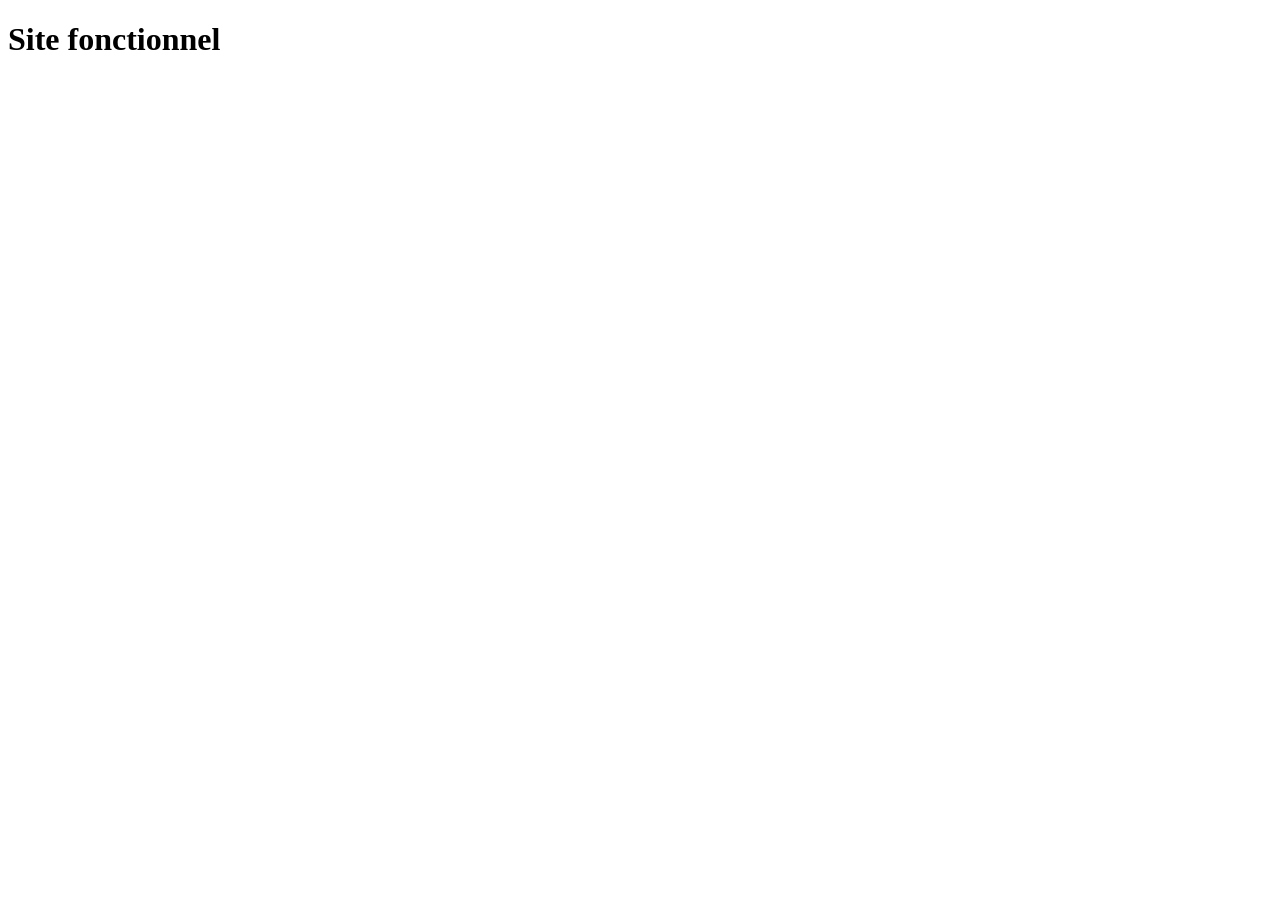
==== index.html @ 842a985e "First Commit" ====
<!DOCTYPE html>
<html lang="fr-FR">
<head>
    <meta charset="UTF-8">
    <meta name="viewport" content="width=device-width, initial-scale=1.0">
    <title>SITE OK</title>
    <link rel="stylesheet" href="css/style.css">
</head>
<body>
    <h1>Site fonctionnel</h1>
</body>
</html>
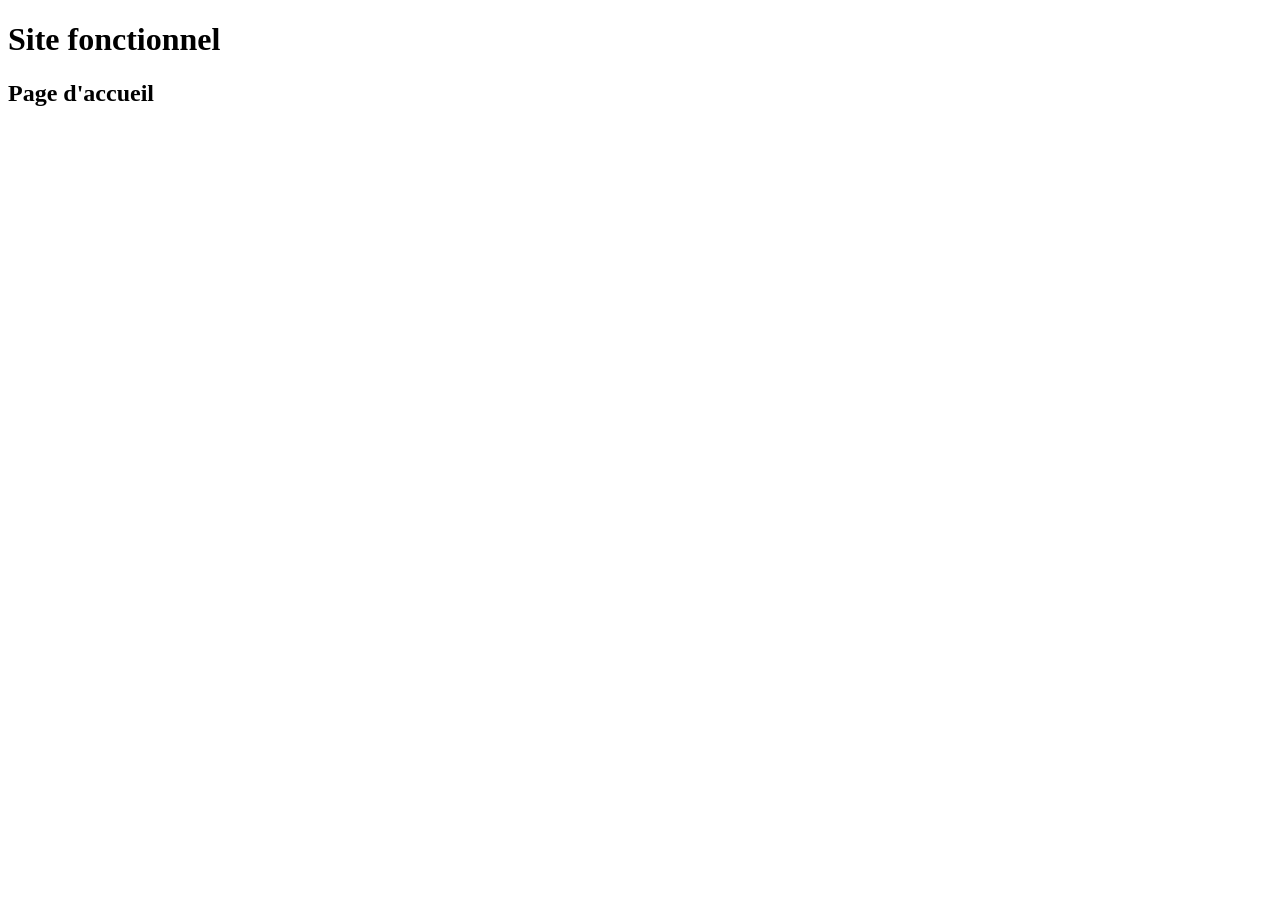
==== commit b2e50ad2: "Initialisation du server" ====
--- a/index.html
+++ b/index.html
@@ -8,5 +8,6 @@
 </head>
 <body>
     <h1>Site fonctionnel</h1>
+    <h2>Page d'accueil</h2>
 </body>
 </html>
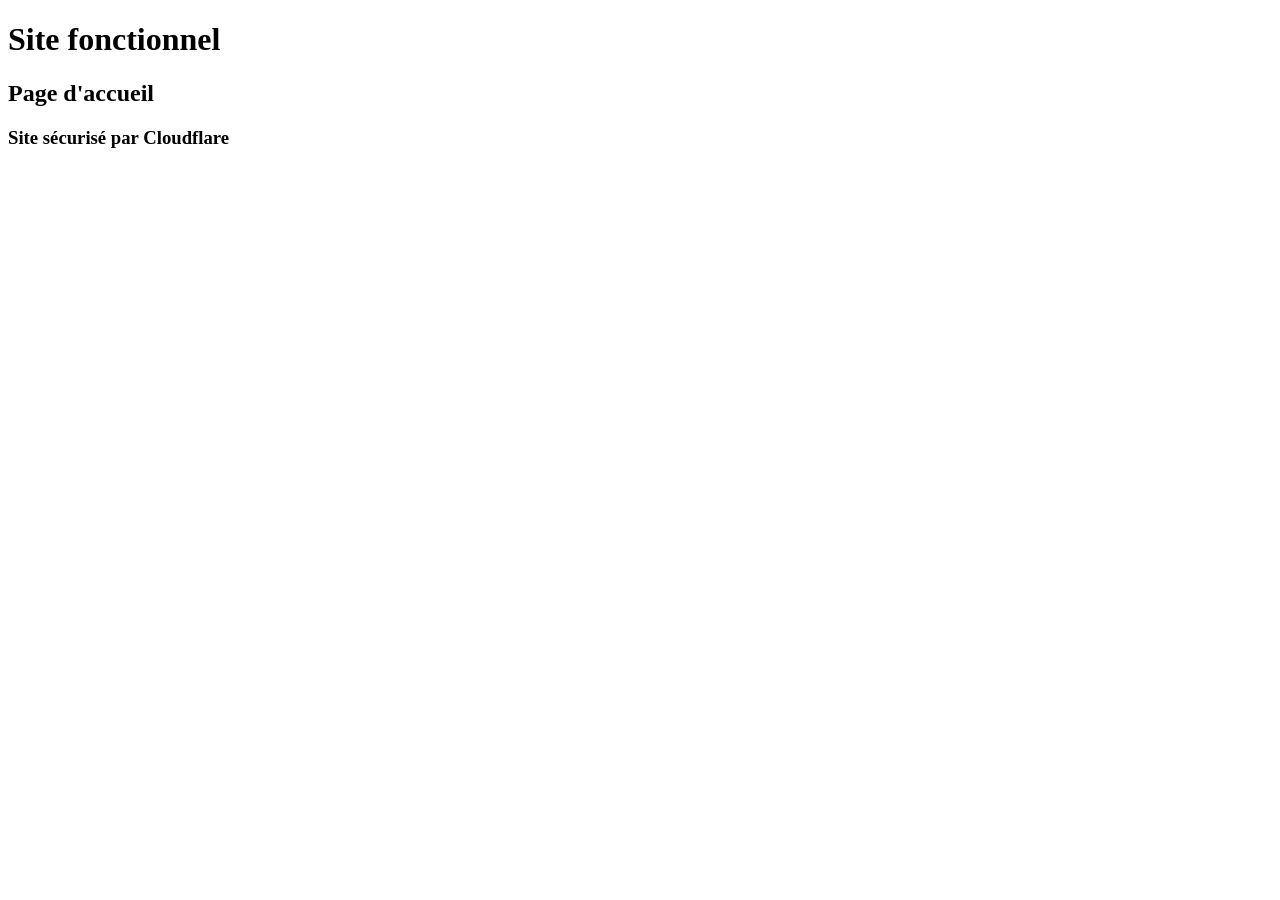
==== commit 39985915: "Sécurisé par Cloudflare" ====
--- a/index.html
+++ b/index.html
@@ -9,5 +9,6 @@
 <body>
     <h1>Site fonctionnel</h1>
     <h2>Page d'accueil</h2>
+    <h3>Site sécurisé par Cloudflare</h3>
 </body>
 </html>
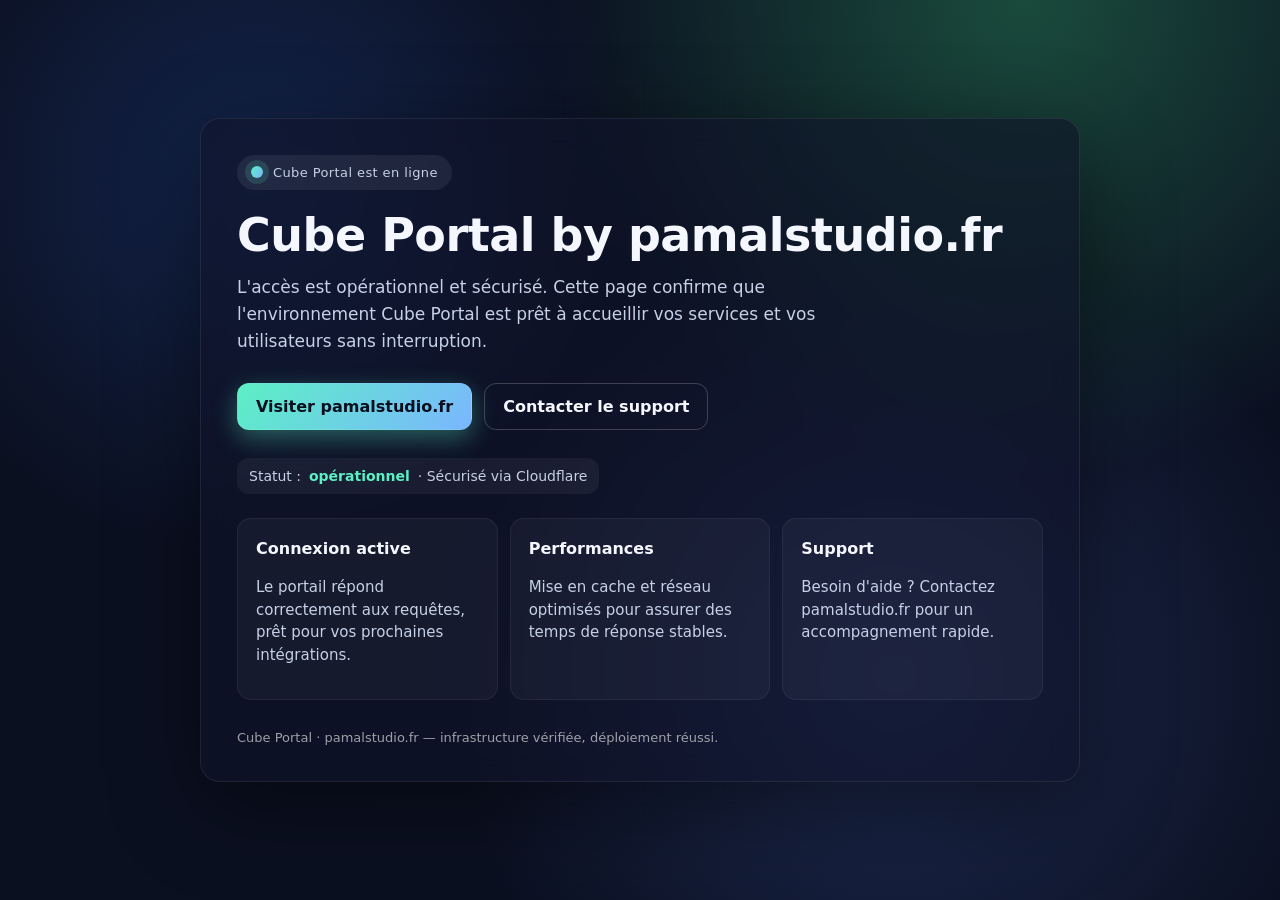
==== commit 59c6501f: "Modif principal de la landing" ====
--- a/index.html
+++ b/index.html
@@ -1,14 +1,199 @@
 <!DOCTYPE html>
-<html lang="fr-FR">
+<html lang="fr">
 <head>
     <meta charset="UTF-8">
     <meta name="viewport" content="width=device-width, initial-scale=1.0">
-    <title>SITE OK</title>
-    <link rel="stylesheet" href="css/style.css">
+    <title>Cube Portal · pamalstudio.fr</title>
+    <style>
+        :root {
+            --bg: #0b1021;
+            --panel: rgba(15, 19, 41, 0.6);
+            --primary: #5cf0c5;
+            --accent: #7bb6ff;
+            --muted: #c6d1e7;
+        }
+        * { box-sizing: border-box; }
+        body {
+            margin: 0;
+            font-family: "Segoe UI", "Inter", system-ui, -apple-system, sans-serif;
+            background: radial-gradient(circle at 20% 20%, #13244b, transparent 30%),
+                        radial-gradient(circle at 80% 0%, #1a4b3c, transparent 35%),
+                        radial-gradient(circle at 70% 75%, #1e2b52, transparent 40%),
+                        var(--bg);
+            color: #f5f7ff;
+            min-height: 100vh;
+            display: flex;
+            align-items: center;
+            justify-content: center;
+            padding: 40px 24px;
+            overflow: hidden;
+        }
+        .grid {
+            position: absolute;
+            inset: 0;
+            background-image:
+                linear-gradient(rgba(255,255,255,0.06) 1px, transparent 1px),
+                linear-gradient(90deg, rgba(255,255,255,0.06) 1px, transparent 1px);
+            background-size: 80px 80px;
+            mask-image: radial-gradient(circle at center, rgba(0,0,0,0.5) 0%, transparent 70%);
+            pointer-events: none;
+        }
+        .shell {
+            position: relative;
+            max-width: 880px;
+            width: 100%;
+            background: var(--panel);
+            border: 1px solid rgba(255,255,255,0.08);
+            border-radius: 20px;
+            padding: 36px;
+            backdrop-filter: blur(14px);
+            box-shadow: 0 25px 90px rgba(0,0,0,0.45);
+        }
+        .badge {
+            display: inline-flex;
+            align-items: center;
+            gap: 10px;
+            padding: 10px 14px;
+            border-radius: 999px;
+            background: rgba(255,255,255,0.07);
+            color: var(--muted);
+            font-size: 13px;
+            letter-spacing: 0.4px;
+        }
+        .dot {
+            width: 12px;
+            height: 12px;
+            border-radius: 50%;
+            background: linear-gradient(120deg, var(--primary), var(--accent));
+            box-shadow: 0 0 0 6px rgba(92, 240, 197, 0.15);
+            animation: pulse 2.4s infinite;
+        }
+        h1 {
+            margin: 18px 0 12px;
+            font-size: clamp(34px, 5vw, 46px);
+            letter-spacing: -0.5px;
+        }
+        p.lead {
+            margin: 0 0 28px;
+            color: var(--muted);
+            font-size: 17px;
+            line-height: 1.6;
+            max-width: 640px;
+        }
+        .cta {
+            display: flex;
+            flex-wrap: wrap;
+            gap: 12px;
+            margin-bottom: 28px;
+        }
+        .btn {
+            padding: 13px 18px;
+            border-radius: 12px;
+            border: 1px solid rgba(255,255,255,0.08);
+            background: linear-gradient(135deg, var(--primary), var(--accent));
+            color: #0a0f1f;
+            font-weight: 600;
+            text-decoration: none;
+            box-shadow: 0 8px 24px rgba(92, 240, 197, 0.35);
+            transition: transform 160ms ease, box-shadow 160ms ease;
+        }
+        .btn.secondary {
+            background: transparent;
+            color: #f5f7ff;
+            border-color: rgba(255,255,255,0.2);
+            box-shadow: none;
+        }
+        .btn:hover { transform: translateY(-2px); box-shadow: 0 12px 30px rgba(92, 240, 197, 0.45); }
+        .btn.secondary:hover { border-color: rgba(255,255,255,0.35); }
+        .status {
+            display: inline-flex;
+            align-items: center;
+            gap: 8px;
+            padding: 10px 12px;
+            border-radius: 12px;
+            background: rgba(255,255,255,0.05);
+            color: var(--muted);
+            font-size: 14px;
+        }
+        .status span {
+            font-weight: 700;
+            color: var(--primary);
+        }
+        .cards {
+            display: grid;
+            grid-template-columns: repeat(auto-fit, minmax(220px, 1fr));
+            gap: 12px;
+            margin-top: 24px;
+        }
+        .card {
+            padding: 18px;
+            border-radius: 14px;
+            background: rgba(255,255,255,0.04);
+            border: 1px solid rgba(255,255,255,0.06);
+            color: var(--muted);
+            font-size: 15px;
+            line-height: 1.5;
+        }
+        .card h3 {
+            margin: 0 0 8px;
+            color: #f5f7ff;
+            font-size: 16px;
+        }
+        footer {
+            margin-top: 30px;
+            color: rgba(255,255,255,0.6);
+            font-size: 13px;
+        }
+        footer a { color: var(--primary); text-decoration: none; }
+        footer a:hover { text-decoration: underline; }
+        @keyframes pulse {
+            0% { box-shadow: 0 0 0 6px rgba(92, 240, 197, 0.18); }
+            50% { box-shadow: 0 0 0 12px rgba(92, 240, 197, 0.08); }
+            100% { box-shadow: 0 0 0 6px rgba(92, 240, 197, 0.18); }
+        }
+        @media (max-width: 540px) {
+            .shell { padding: 26px; }
+            .cta { flex-direction: column; }
+            .btn { width: 100%; text-align: center; }
+        }
+    </style>
 </head>
 <body>
-    <h1>Site fonctionnel</h1>
-    <h2>Page d'accueil</h2>
-    <h3>Site sécurisé par Cloudflare</h3>
+    <div class="grid" aria-hidden="true"></div>
+    <main class="shell">
+        <div class="badge">
+            <span class="dot"></span>
+            Cube Portal est en ligne
+        </div>
+        <h1>Cube Portal by pamalstudio.fr</h1>
+        <p class="lead">
+            L'accès est opérationnel et sécurisé. Cette page confirme que l'environnement Cube Portal
+            est prêt à accueillir vos services et vos utilisateurs sans interruption.
+        </p>
+        <div class="cta">
+            <a class="btn" href="https://pamalstudio.fr" target="_blank" rel="noopener noreferrer">Visiter pamalstudio.fr</a>
+            <a class="btn secondary" href="mailto:contact@pamalstudio.fr">Contacter le support</a>
+        </div>
+        <div class="status" role="status" aria-live="polite">
+            Statut : <span>opérationnel</span> · Sécurisé via Cloudflare
+        </div>
+        <div class="cards">
+            <article class="card">
+                <h3>Connexion active</h3>
+                <p>Le portail répond correctement aux requêtes, prêt pour vos prochaines intégrations.</p>
+            </article>
+            <article class="card">
+                <h3>Performances</h3>
+                <p>Mise en cache et réseau optimisés pour assurer des temps de réponse stables.</p>
+            </article>
+            <article class="card">
+                <h3>Support</h3>
+                <p>Besoin d'aide ? Contactez pamalstudio.fr pour un accompagnement rapide.</p>
+            </article>
+        </div>
+        <footer>
+            Cube Portal · pamalstudio.fr — infrastructure vérifiée, déploiement réussi.
+        </footer>
+    </main>
 </body>
-</html>+</html>
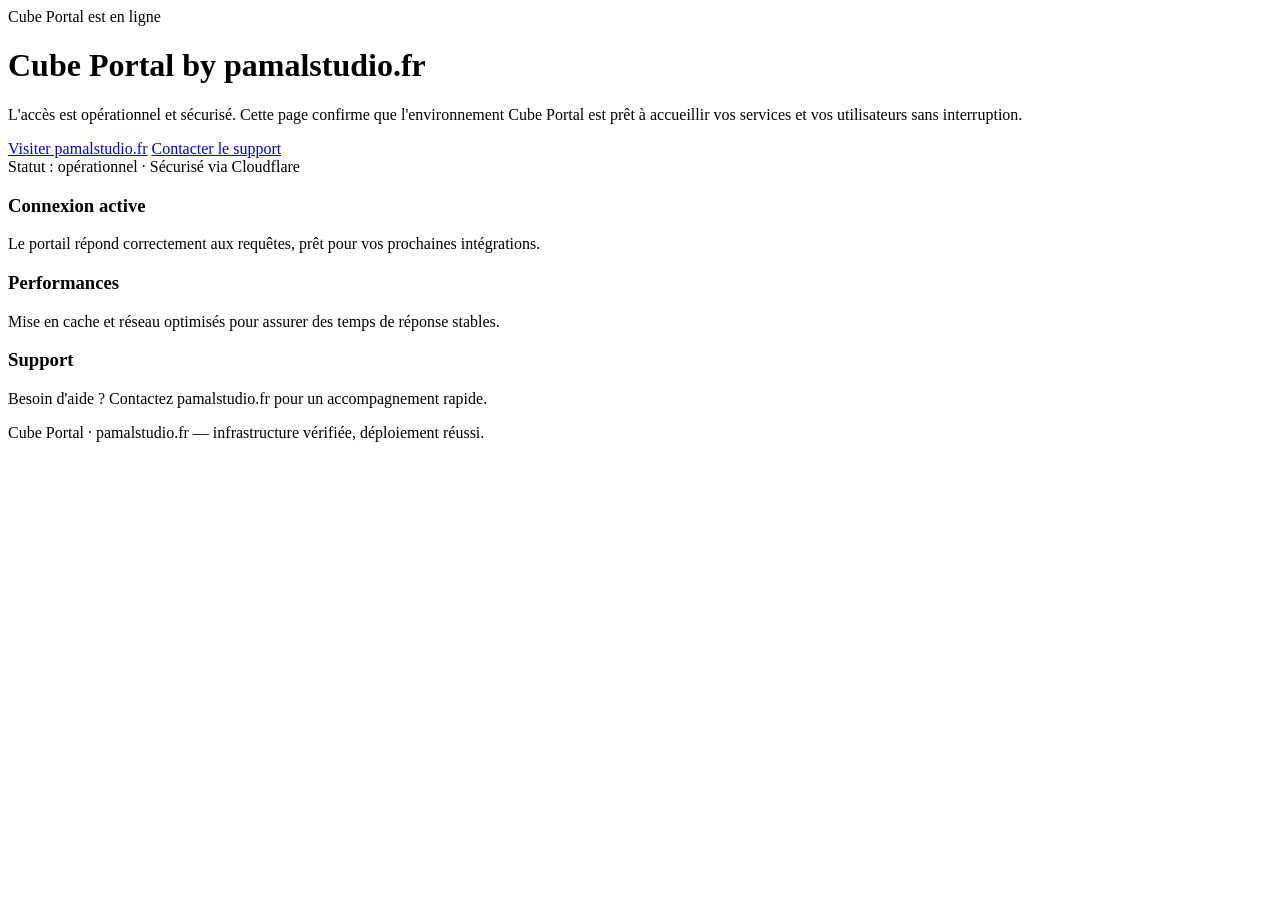
==== commit 8567d087: "Ajout du support + css" ====
--- a/index.html
+++ b/index.html
@@ -1,163 +1,12 @@
 <!DOCTYPE html>
 <html lang="fr">
+
 <head>
-    <meta charset="UTF-8">
-    <meta name="viewport" content="width=device-width, initial-scale=1.0">
+    <meta charset="UTF-8" />
+    <meta name="viewport" content="width=device-width, initial-scale=1.0" />
     <title>Cube Portal · pamalstudio.fr</title>
-    <style>
-        :root {
-            --bg: #0b1021;
-            --panel: rgba(15, 19, 41, 0.6);
-            --primary: #5cf0c5;
-            --accent: #7bb6ff;
-            --muted: #c6d1e7;
-        }
-        * { box-sizing: border-box; }
-        body {
-            margin: 0;
-            font-family: "Segoe UI", "Inter", system-ui, -apple-system, sans-serif;
-            background: radial-gradient(circle at 20% 20%, #13244b, transparent 30%),
-                        radial-gradient(circle at 80% 0%, #1a4b3c, transparent 35%),
-                        radial-gradient(circle at 70% 75%, #1e2b52, transparent 40%),
-                        var(--bg);
-            color: #f5f7ff;
-            min-height: 100vh;
-            display: flex;
-            align-items: center;
-            justify-content: center;
-            padding: 40px 24px;
-            overflow: hidden;
-        }
-        .grid {
-            position: absolute;
-            inset: 0;
-            background-image:
-                linear-gradient(rgba(255,255,255,0.06) 1px, transparent 1px),
-                linear-gradient(90deg, rgba(255,255,255,0.06) 1px, transparent 1px);
-            background-size: 80px 80px;
-            mask-image: radial-gradient(circle at center, rgba(0,0,0,0.5) 0%, transparent 70%);
-            pointer-events: none;
-        }
-        .shell {
-            position: relative;
-            max-width: 880px;
-            width: 100%;
-            background: var(--panel);
-            border: 1px solid rgba(255,255,255,0.08);
-            border-radius: 20px;
-            padding: 36px;
-            backdrop-filter: blur(14px);
-            box-shadow: 0 25px 90px rgba(0,0,0,0.45);
-        }
-        .badge {
-            display: inline-flex;
-            align-items: center;
-            gap: 10px;
-            padding: 10px 14px;
-            border-radius: 999px;
-            background: rgba(255,255,255,0.07);
-            color: var(--muted);
-            font-size: 13px;
-            letter-spacing: 0.4px;
-        }
-        .dot {
-            width: 12px;
-            height: 12px;
-            border-radius: 50%;
-            background: linear-gradient(120deg, var(--primary), var(--accent));
-            box-shadow: 0 0 0 6px rgba(92, 240, 197, 0.15);
-            animation: pulse 2.4s infinite;
-        }
-        h1 {
-            margin: 18px 0 12px;
-            font-size: clamp(34px, 5vw, 46px);
-            letter-spacing: -0.5px;
-        }
-        p.lead {
-            margin: 0 0 28px;
-            color: var(--muted);
-            font-size: 17px;
-            line-height: 1.6;
-            max-width: 640px;
-        }
-        .cta {
-            display: flex;
-            flex-wrap: wrap;
-            gap: 12px;
-            margin-bottom: 28px;
-        }
-        .btn {
-            padding: 13px 18px;
-            border-radius: 12px;
-            border: 1px solid rgba(255,255,255,0.08);
-            background: linear-gradient(135deg, var(--primary), var(--accent));
-            color: #0a0f1f;
-            font-weight: 600;
-            text-decoration: none;
-            box-shadow: 0 8px 24px rgba(92, 240, 197, 0.35);
-            transition: transform 160ms ease, box-shadow 160ms ease;
-        }
-        .btn.secondary {
-            background: transparent;
-            color: #f5f7ff;
-            border-color: rgba(255,255,255,0.2);
-            box-shadow: none;
-        }
-        .btn:hover { transform: translateY(-2px); box-shadow: 0 12px 30px rgba(92, 240, 197, 0.45); }
-        .btn.secondary:hover { border-color: rgba(255,255,255,0.35); }
-        .status {
-            display: inline-flex;
-            align-items: center;
-            gap: 8px;
-            padding: 10px 12px;
-            border-radius: 12px;
-            background: rgba(255,255,255,0.05);
-            color: var(--muted);
-            font-size: 14px;
-        }
-        .status span {
-            font-weight: 700;
-            color: var(--primary);
-        }
-        .cards {
-            display: grid;
-            grid-template-columns: repeat(auto-fit, minmax(220px, 1fr));
-            gap: 12px;
-            margin-top: 24px;
-        }
-        .card {
-            padding: 18px;
-            border-radius: 14px;
-            background: rgba(255,255,255,0.04);
-            border: 1px solid rgba(255,255,255,0.06);
-            color: var(--muted);
-            font-size: 15px;
-            line-height: 1.5;
-        }
-        .card h3 {
-            margin: 0 0 8px;
-            color: #f5f7ff;
-            font-size: 16px;
-        }
-        footer {
-            margin-top: 30px;
-            color: rgba(255,255,255,0.6);
-            font-size: 13px;
-        }
-        footer a { color: var(--primary); text-decoration: none; }
-        footer a:hover { text-decoration: underline; }
-        @keyframes pulse {
-            0% { box-shadow: 0 0 0 6px rgba(92, 240, 197, 0.18); }
-            50% { box-shadow: 0 0 0 12px rgba(92, 240, 197, 0.08); }
-            100% { box-shadow: 0 0 0 6px rgba(92, 240, 197, 0.18); }
-        }
-        @media (max-width: 540px) {
-            .shell { padding: 26px; }
-            .cta { flex-direction: column; }
-            .btn { width: 100%; text-align: center; }
-        }
-    </style>
 </head>
+
 <body>
     <div class="grid" aria-hidden="true"></div>
     <main class="shell">
@@ -167,12 +16,14 @@
         </div>
         <h1>Cube Portal by pamalstudio.fr</h1>
         <p class="lead">
-            L'accès est opérationnel et sécurisé. Cette page confirme que l'environnement Cube Portal
-            est prêt à accueillir vos services et vos utilisateurs sans interruption.
+            L'accès est opérationnel et sécurisé. Cette page confirme que
+            l'environnement Cube Portal est prêt à accueillir vos services et vos
+            utilisateurs sans interruption.
         </p>
         <div class="cta">
-            <a class="btn" href="https://pamalstudio.fr" target="_blank" rel="noopener noreferrer">Visiter pamalstudio.fr</a>
-            <a class="btn secondary" href="mailto:contact@pamalstudio.fr">Contacter le support</a>
+            <a class="btn" href="https://pamalstudio.fr" target="_blank" rel="noopener noreferrer">Visiter
+                pamalstudio.fr</a>
+            <a class="btn secondary" href="https://support.pamalstudio.fr/" target="_blank">Contacter le support</a>
         </div>
         <div class="status" role="status" aria-live="polite">
             Statut : <span>opérationnel</span> · Sécurisé via Cloudflare
@@ -180,20 +31,31 @@
         <div class="cards">
             <article class="card">
                 <h3>Connexion active</h3>
-                <p>Le portail répond correctement aux requêtes, prêt pour vos prochaines intégrations.</p>
+                <p>
+                    Le portail répond correctement aux requêtes, prêt pour vos
+                    prochaines intégrations.
+                </p>
             </article>
             <article class="card">
                 <h3>Performances</h3>
-                <p>Mise en cache et réseau optimisés pour assurer des temps de réponse stables.</p>
+                <p>
+                    Mise en cache et réseau optimisés pour assurer des temps de réponse
+                    stables.
+                </p>
             </article>
             <article class="card">
                 <h3>Support</h3>
-                <p>Besoin d'aide ? Contactez pamalstudio.fr pour un accompagnement rapide.</p>
+                <p>
+                    Besoin d'aide ? Contactez pamalstudio.fr pour un accompagnement
+                    rapide.
+                </p>
             </article>
         </div>
         <footer>
-            Cube Portal · pamalstudio.fr — infrastructure vérifiée, déploiement réussi.
+            Cube Portal · pamalstudio.fr — infrastructure vérifiée, déploiement
+            réussi.
         </footer>
     </main>
 </body>
-</html>
+
+</html>
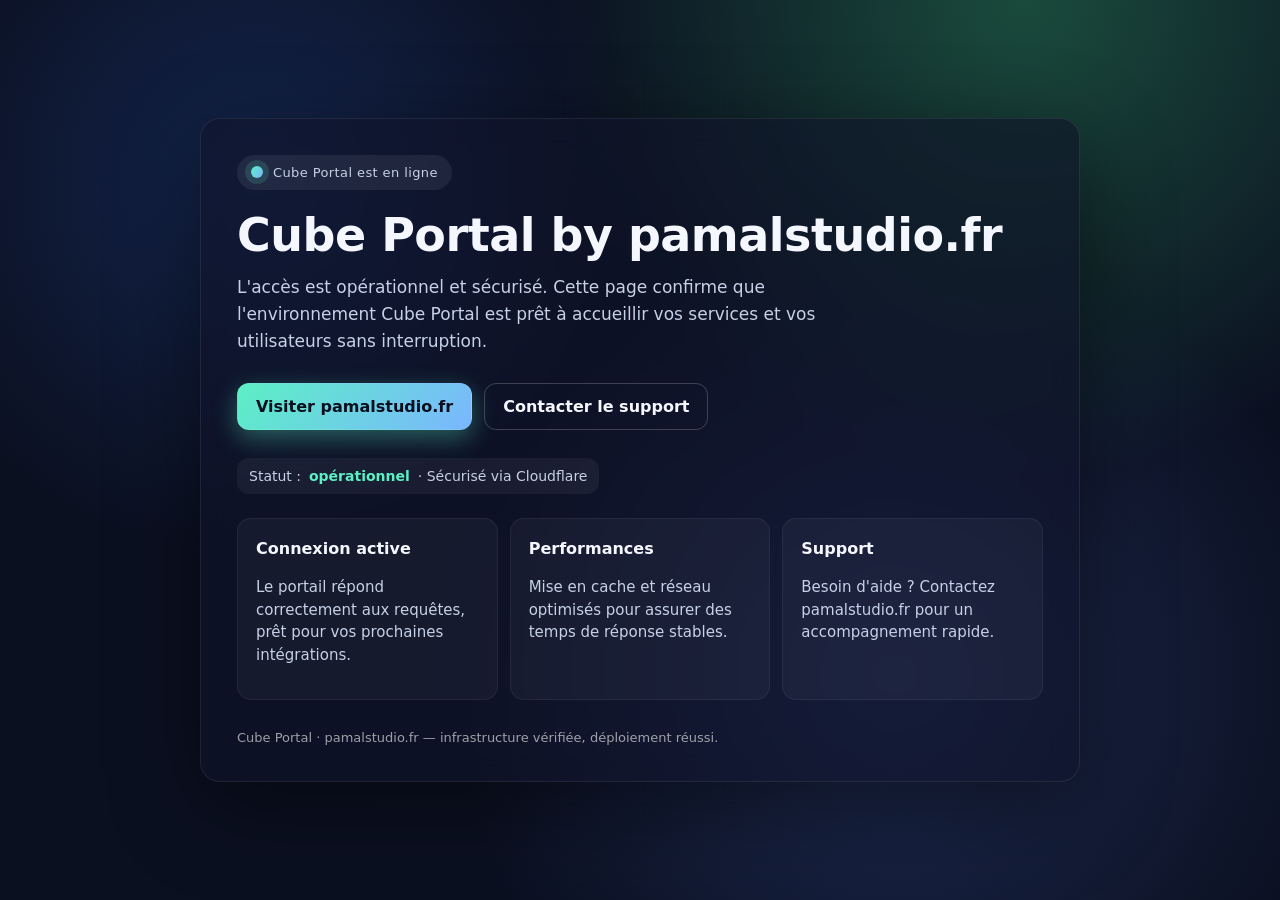
==== commit 61a70b63: "Repair CSS" ====
--- a/index.html
+++ b/index.html
@@ -5,6 +5,7 @@
     <meta charset="UTF-8" />
     <meta name="viewport" content="width=device-width, initial-scale=1.0" />
     <title>Cube Portal · pamalstudio.fr</title>
+    <link rel="stylesheet" href="css/style.css">
 </head>
 
 <body>
--- a/css/style.css
+++ b/css/style.css
@@ -0,0 +1,204 @@
+:root {
+    --bg: #0b1021;
+    --panel: rgba(15, 19, 41, 0.6);
+    --primary: #5cf0c5;
+    --accent: #7bb6ff;
+    --muted: #c6d1e7;
+}
+
+* {
+    box-sizing: border-box;
+}
+
+body {
+    margin: 0;
+    font-family: "Segoe UI", "Inter", system-ui, -apple-system, sans-serif;
+    background: radial-gradient(circle at 20% 20%, #13244b, transparent 30%),
+        radial-gradient(circle at 80% 0%, #1a4b3c, transparent 35%),
+        radial-gradient(circle at 70% 75%, #1e2b52, transparent 40%), var(--bg);
+    color: #f5f7ff;
+    min-height: 100vh;
+    display: flex;
+    align-items: center;
+    justify-content: center;
+    padding: 40px 24px;
+    overflow: hidden;
+}
+
+.grid {
+    position: absolute;
+    inset: 0;
+    background-image: linear-gradient(rgba(255, 255, 255, 0.06) 1px,
+            transparent 1px),
+        linear-gradient(90deg, rgba(255, 255, 255, 0.06) 1px, transparent 1px);
+    background-size: 80px 80px;
+    mask-image: radial-gradient(circle at center,
+            rgba(0, 0, 0, 0.5) 0%,
+            transparent 70%);
+    pointer-events: none;
+}
+
+.shell {
+    position: relative;
+    max-width: 880px;
+    width: 100%;
+    background: var(--panel);
+    border: 1px solid rgba(255, 255, 255, 0.08);
+    border-radius: 20px;
+    padding: 36px;
+    backdrop-filter: blur(14px);
+    box-shadow: 0 25px 90px rgba(0, 0, 0, 0.45);
+}
+
+.badge {
+    display: inline-flex;
+    align-items: center;
+    gap: 10px;
+    padding: 10px 14px;
+    border-radius: 999px;
+    background: rgba(255, 255, 255, 0.07);
+    color: var(--muted);
+    font-size: 13px;
+    letter-spacing: 0.4px;
+}
+
+.dot {
+    width: 12px;
+    height: 12px;
+    border-radius: 50%;
+    background: linear-gradient(120deg, var(--primary), var(--accent));
+    box-shadow: 0 0 0 6px rgba(92, 240, 197, 0.15);
+    animation: pulse 2.4s infinite;
+}
+
+h1 {
+    margin: 18px 0 12px;
+    font-size: clamp(34px, 5vw, 46px);
+    letter-spacing: -0.5px;
+}
+
+p.lead {
+    margin: 0 0 28px;
+    color: var(--muted);
+    font-size: 17px;
+    line-height: 1.6;
+    max-width: 640px;
+}
+
+.cta {
+    display: flex;
+    flex-wrap: wrap;
+    gap: 12px;
+    margin-bottom: 28px;
+}
+
+.btn {
+    padding: 13px 18px;
+    border-radius: 12px;
+    border: 1px solid rgba(255, 255, 255, 0.08);
+    background: linear-gradient(135deg, var(--primary), var(--accent));
+    color: #0a0f1f;
+    font-weight: 600;
+    text-decoration: none;
+    box-shadow: 0 8px 24px rgba(92, 240, 197, 0.35);
+    transition: transform 160ms ease, box-shadow 160ms ease;
+}
+
+.btn.secondary {
+    background: transparent;
+    color: #f5f7ff;
+    border-color: rgba(255, 255, 255, 0.2);
+    box-shadow: none;
+}
+
+.btn:hover {
+    transform: translateY(-2px);
+    box-shadow: 0 12px 30px rgba(92, 240, 197, 0.45);
+}
+
+.btn.secondary:hover {
+    border-color: rgba(255, 255, 255, 0.35);
+}
+
+.status {
+    display: inline-flex;
+    align-items: center;
+    gap: 8px;
+    padding: 10px 12px;
+    border-radius: 12px;
+    background: rgba(255, 255, 255, 0.05);
+    color: var(--muted);
+    font-size: 14px;
+}
+
+.status span {
+    font-weight: 700;
+    color: var(--primary);
+}
+
+.cards {
+    display: grid;
+    grid-template-columns: repeat(auto-fit, minmax(220px, 1fr));
+    gap: 12px;
+    margin-top: 24px;
+}
+
+.card {
+    padding: 18px;
+    border-radius: 14px;
+    background: rgba(255, 255, 255, 0.04);
+    border: 1px solid rgba(255, 255, 255, 0.06);
+    color: var(--muted);
+    font-size: 15px;
+    line-height: 1.5;
+}
+
+.card h3 {
+    margin: 0 0 8px;
+    color: #f5f7ff;
+    font-size: 16px;
+}
+
+footer {
+    margin-top: 30px;
+    color: rgba(255, 255, 255, 0.6);
+    font-size: 13px;
+}
+
+footer a {
+    color: var(--primary);
+    text-decoration: none;
+}
+
+footer a:hover {
+    text-decoration: underline;
+}
+
+@keyframes pulse {
+    0% {
+        box-shadow: 0 0 0 6px rgba(92, 240, 197, 0.18);
+    }
+
+    50% {
+        box-shadow: 0 0 0 12px rgba(92, 240, 197, 0.08);
+    }
+
+    100% {
+        box-shadow: 0 0 0 6px rgba(92, 240, 197, 0.18);
+    }
+}
+
+@media (max-width: 540px) {
+    .shell {
+        padding: 26px;
+    }
+
+    .cta {
+        flex-direction: column;
+    }
+
+    .btn {
+        width: 100%;
+        text-align: center;
+    }
+}
